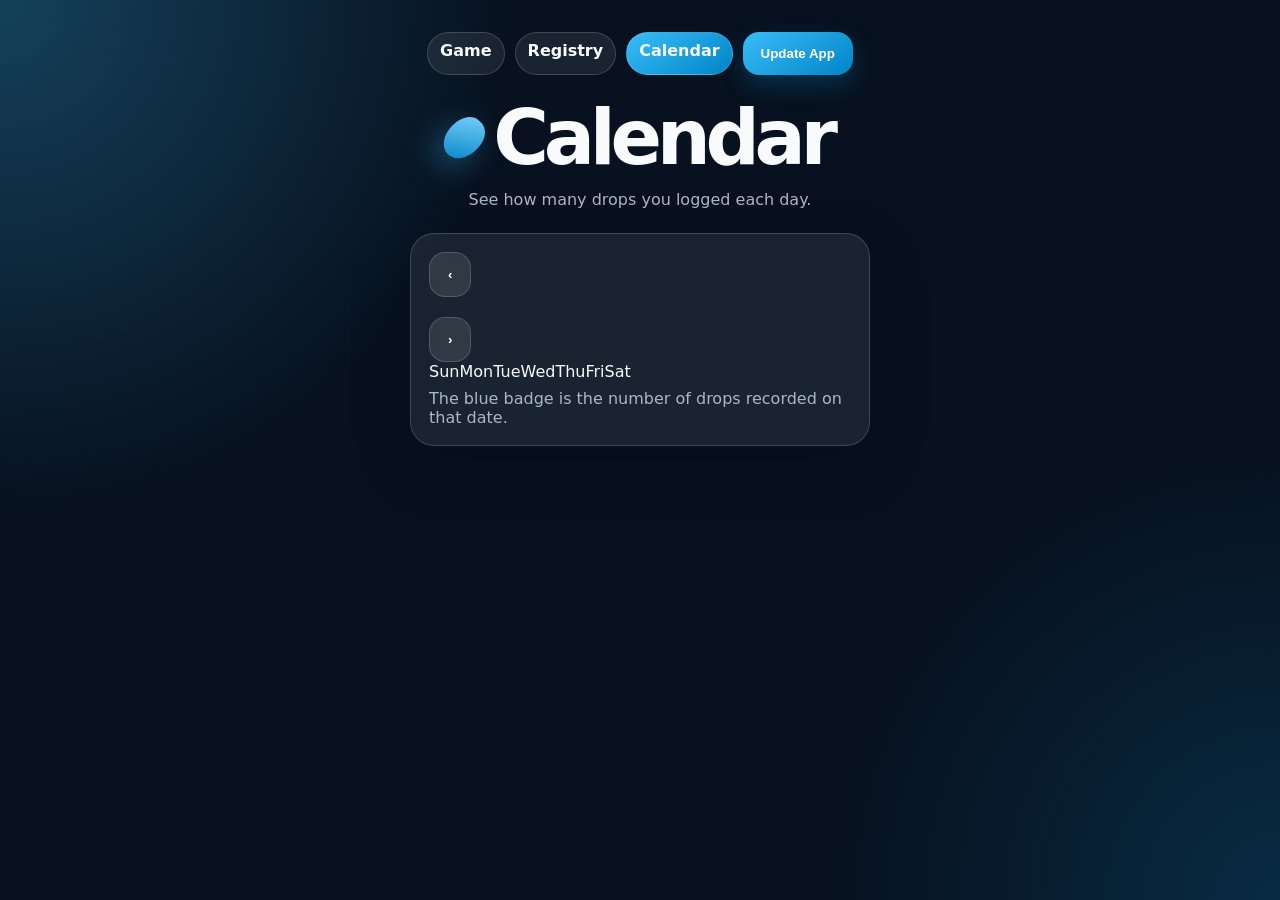
==== calendar.html @ 578ccfc6 "Add drop calendar view" ====
<!doctype html>
<html lang="en">
<head>
  <meta charset="UTF-8" />
  <meta name="viewport" content="width=device-width, initial-scale=1.0" />
  <meta name="theme-color" content="#0f172a" />
  <title>Drop Calendar</title>
  <link rel="manifest" href="manifest.json" />
  <link rel="apple-touch-icon" href="icons/icon-192.svg" />
  <link rel="stylesheet" href="styles.css" />
</head>
<body>
  <main class="app-shell">
    <nav class="top-menu" aria-label="Main menu">
      <a href="index.html">Game</a>
      <a href="registry.html">Registry</a>
      <a href="calendar.html" aria-current="page">Calendar</a>
      <button id="updateAppBtn" class="nav-update" type="button">Update App</button>
    </nav>
    <div id="updateStatus" class="update-status" role="status" aria-live="polite"></div>

    <section class="hero">
      <div class="brand-row">
        <div class="logo-drop"></div>
        <h1>Calendar</h1>
      </div>
      <p>See how many drops you logged each day.</p>
    </section>

    <section class="setup-card calendar-card">
      <div class="calendar-header">
        <button id="prevMonthBtn" class="secondary calendar-nav" type="button" aria-label="Previous month">‹</button>
        <h2 id="calendarMonth"></h2>
        <button id="nextMonthBtn" class="secondary calendar-nav" type="button" aria-label="Next month">›</button>
      </div>
      <div class="calendar-weekdays" aria-hidden="true">
        <span>Sun</span><span>Mon</span><span>Tue</span><span>Wed</span><span>Thu</span><span>Fri</span><span>Sat</span>
      </div>
      <div id="calendarGrid" class="calendar-grid"></div>
      <p class="hint calendar-hint">The blue badge is the number of drops recorded on that date.</p>
    </section>
  </main>

  <script src="calendar.js"></script>
  <script src="update.js"></script>
</body>
</html>
---- styles.css ----
:root {
  --bg: #07111f;
  --card: rgba(255,255,255,0.08);
  --card-border: rgba(255,255,255,0.16);
  --text: #f8fafc;
  --muted: #a9b7c8;
  --accent: #38bdf8;
  --accent-dark: #0284c7;
  --danger: #fb7185;
}

* { box-sizing: border-box; }

body {
  margin: 0;
  min-height: 100vh;
  font-family: Inter, ui-sans-serif, system-ui, -apple-system, BlinkMacSystemFont, "Segoe UI", sans-serif;
  color: var(--text);
  background:
    radial-gradient(circle at top left, rgba(56,189,248,0.28), transparent 32rem),
    radial-gradient(circle at bottom right, rgba(14,165,233,0.18), transparent 28rem),
    var(--bg);
}

.app-shell {
  width: min(940px, calc(100% - 32px));
  margin: 0 auto;
  padding: 32px 0 48px;
}

.hero {
  text-align: center;
  margin-bottom: 24px;
}

.brand-row {
  display: inline-flex;
  gap: 12px;
  align-items: center;
}

.logo-drop {
  width: 34px;
  height: 46px;
  border-radius: 50% 50% 55% 55%;
  background: linear-gradient(145deg, #7dd3fc, #0284c7);
  transform: rotate(45deg);
  box-shadow: 0 12px 30px rgba(56,189,248,0.35);
}

h1 {
  margin: 0;
  font-size: clamp(42px, 8vw, 76px);
  letter-spacing: -0.07em;
}

.hero p, .hint {
  margin: 8px 0 0;
  color: var(--muted);
}

.setup-card, .counter-card {
  margin: 0 auto 24px;
  padding: 18px;
  border: 1px solid var(--card-border);
  border-radius: 24px;
  background: var(--card);
  backdrop-filter: blur(14px);
  box-shadow: 0 20px 60px rgba(0,0,0,0.22);
}

.setup-card { max-width: 460px; }
.counter-card { max-width: 560px; text-align: center; }
.hidden { display: none; }

label {
  display: block;
  margin-bottom: 10px;
  font-weight: 800;
}

.input-row {
  display: grid;
  grid-template-columns: 1fr auto;
  gap: 10px;
}

input {
  width: 100%;
  padding: 14px 16px;
  border: 1px solid var(--card-border);
  border-radius: 16px;
  color: var(--text);
  background: rgba(255,255,255,0.1);
  font-size: 20px;
  outline: none;
}

button {
  border: 0;
  border-radius: 16px;
  padding: 14px 18px;
  color: white;
  background: linear-gradient(145deg, var(--accent), var(--accent-dark));
  font-weight: 900;
  cursor: pointer;
  touch-action: manipulation;
  box-shadow: 0 10px 24px rgba(2,132,199,0.28);
}

button:active { transform: translateY(1px) scale(0.99); }

.secondary {
  background: rgba(255,255,255,0.1);
  border: 1px solid var(--card-border);
  box-shadow: none;
}

.counter-label {
  color: var(--muted);
  font-weight: 800;
  text-transform: uppercase;
  letter-spacing: 0.12em;
  font-size: 12px;
}

.counter {
  font-size: clamp(56px, 16vw, 120px);
  font-weight: 950;
  letter-spacing: -0.08em;
  line-height: 1;
  margin: 8px 0 14px;
}

.progress-wrap {
  height: 12px;
  background: rgba(255,255,255,0.1);
  border-radius: 999px;
  overflow: hidden;
  margin: 0 auto 16px;
}

.progress-bar {
  height: 100%;
  width: 100%;
  background: linear-gradient(90deg, #38bdf8, #bae6fd);
  transition: width 240ms ease;
}

.actions {
  display: flex;
  justify-content: center;
  gap: 10px;
  flex-wrap: wrap;
}

.drop-board {
  display: grid;
  grid-template-columns: repeat(auto-fill, minmax(48px, 1fr));
  gap: 14px;
  align-items: center;
}

.drop {
  position: relative;
  width: 48px;
  height: 62px;
  justify-self: center;
  padding: 0;
  border-radius: 52% 52% 58% 58%;
  background: linear-gradient(145deg, #bae6fd 4%, #38bdf8 45%, #0369a1 100%);
  transform: rotate(45deg);
  box-shadow: 0 12px 24px rgba(56,189,248,0.28), inset -8px -8px 18px rgba(2,132,199,0.35);
  transition: opacity 220ms ease, transform 220ms ease, filter 220ms ease;
}

.drop .shine {
  position: absolute;
  top: 12px;
  left: 13px;
  width: 13px;
  height: 20px;
  border-radius: 50%;
  background: rgba(255,255,255,0.72);
  transform: rotate(-20deg);
}

.drop.removed {
  opacity: 0;
  transform: rotate(45deg) translateY(18px) scale(0.3);
  filter: blur(5px);
  pointer-events: none;
}

.complete .counter { color: #86efac; }
.complete .progress-bar { width: 0%; }

@media (max-width: 520px) {
  .app-shell { width: min(100% - 24px, 940px); padding-top: 22px; }
  .input-row { grid-template-columns: 1fr; }
  .drop-board { grid-template-columns: repeat(auto-fill, minmax(40px, 1fr)); gap: 12px; }
  .drop { width: 40px; height: 52px; }
}


.top-menu {
  display: flex;
  gap: 10px;
  justify-content: center;
  margin-bottom: 18px;
}

.top-menu a {
  color: var(--text);
  text-decoration: none;
  padding: 8px 12px;
  border: 1px solid var(--card-border);
  border-radius: 999px;
  background: rgba(255,255,255,0.08);
  font-weight: 700;
}

.top-menu a[aria-current="page"] {
  background: linear-gradient(145deg, var(--accent), var(--accent-dark));
}

.registry-card {
  max-width: 680px;
}

.registry-header-row {
  display: flex;
  justify-content: space-between;
  align-items: center;
  gap: 10px;
}

.registry-header-row h2 {
  margin: 0;
}

.registry-list {
  margin-top: 14px;
  display: grid;
  gap: 10px;
}

.registry-row {
  border: 1px solid var(--card-border);
  border-radius: 14px;
  padding: 12px;
  display: grid;
  grid-template-columns: 1fr auto auto;
  gap: 10px;
  align-items: end;
  background: rgba(255,255,255,0.05);
}

.registry-label {
  font-weight: 700;
}

.registry-date-wrap {
  display: grid;
  gap: 6px;
  color: var(--muted);
  font-size: 13px;
}

.registry-date-wrap input {
  min-width: 170px;
  font-size: 15px;
  padding: 8px 10px;
}

.registry-empty {
  margin-top: 12px;
  color: var(--muted);
}

.registry-remove {
  padding: 10px 12px;
}

@media (max-width: 640px) {
  .registry-row {
    grid-template-columns: 1fr;
    align-items: stretch;
  }
}
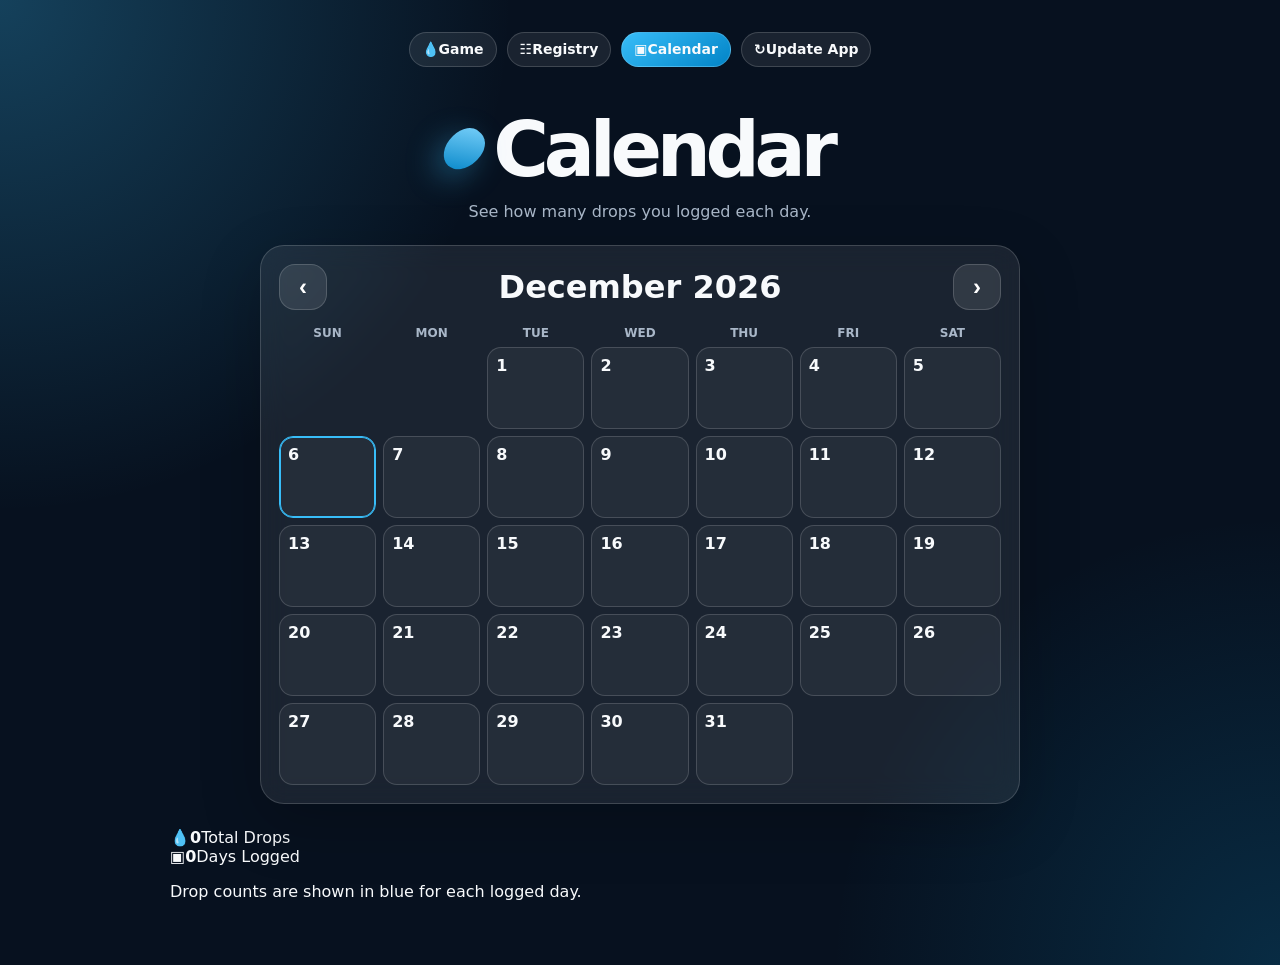
==== commit 010643e1: "Polish calendar layout" ====
--- a/calendar.html
+++ b/calendar.html
@@ -11,15 +11,15 @@
 </head>
 <body>
   <main class="app-shell">
-    <nav class="top-menu" aria-label="Main menu">
-      <a href="index.html">Game</a>
-      <a href="registry.html">Registry</a>
-      <a href="calendar.html" aria-current="page">Calendar</a>
-      <button id="updateAppBtn" class="nav-update" type="button">Update App</button>
+    <nav class="top-menu top-menu-icons" aria-label="Main menu">
+      <a href="index.html"><span class="nav-icon">💧</span><span>Game</span></a>
+      <a href="registry.html"><span class="nav-icon">☷</span><span>Registry</span></a>
+      <a href="calendar.html" aria-current="page"><span class="nav-icon">▣</span><span>Calendar</span></a>
+      <button id="updateAppBtn" class="nav-update" type="button"><span class="nav-icon">↻</span><span>Update App</span></button>
     </nav>
     <div id="updateStatus" class="update-status" role="status" aria-live="polite"></div>
 
-    <section class="hero">
+    <section class="hero calendar-hero">
       <div class="brand-row">
         <div class="logo-drop"></div>
         <h1>Calendar</h1>
@@ -37,8 +37,14 @@
         <span>Sun</span><span>Mon</span><span>Tue</span><span>Wed</span><span>Thu</span><span>Fri</span><span>Sat</span>
       </div>
       <div id="calendarGrid" class="calendar-grid"></div>
-      <p class="hint calendar-hint">The blue badge is the number of drops recorded on that date.</p>
     </section>
+
+    <section class="calendar-summary" aria-label="Calendar summary">
+      <div class="summary-stat"><span class="summary-icon">💧</span><strong id="totalDrops">0</strong><span>Total Drops</span></div>
+      <div class="summary-divider"></div>
+      <div class="summary-stat"><span class="summary-icon">▣</span><strong id="daysLogged">0</strong><span>Days Logged</span></div>
+    </section>
+    <p class="calendar-footer">Drop counts are shown in blue for each logged day.</p>
   </main>
 
   <script src="calendar.js"></script>
--- a/styles.css
+++ b/styles.css
@@ -8,283 +8,62 @@
   --accent-dark: #0284c7;
   --danger: #fb7185;
 }
-
 * { box-sizing: border-box; }
-
-body {
-  margin: 0;
-  min-height: 100vh;
-  font-family: Inter, ui-sans-serif, system-ui, -apple-system, BlinkMacSystemFont, "Segoe UI", sans-serif;
-  color: var(--text);
-  background:
-    radial-gradient(circle at top left, rgba(56,189,248,0.28), transparent 32rem),
-    radial-gradient(circle at bottom right, rgba(14,165,233,0.18), transparent 28rem),
-    var(--bg);
-}
-
-.app-shell {
-  width: min(940px, calc(100% - 32px));
-  margin: 0 auto;
-  padding: 32px 0 48px;
-}
-
-.hero {
-  text-align: center;
-  margin-bottom: 24px;
-}
-
-.brand-row {
-  display: inline-flex;
-  gap: 12px;
-  align-items: center;
-}
-
-.logo-drop {
-  width: 34px;
-  height: 46px;
-  border-radius: 50% 50% 55% 55%;
-  background: linear-gradient(145deg, #7dd3fc, #0284c7);
-  transform: rotate(45deg);
-  box-shadow: 0 12px 30px rgba(56,189,248,0.35);
-}
-
-h1 {
-  margin: 0;
-  font-size: clamp(42px, 8vw, 76px);
-  letter-spacing: -0.07em;
-}
-
-.hero p, .hint {
-  margin: 8px 0 0;
-  color: var(--muted);
-}
-
-.setup-card, .counter-card {
-  margin: 0 auto 24px;
-  padding: 18px;
-  border: 1px solid var(--card-border);
-  border-radius: 24px;
-  background: var(--card);
-  backdrop-filter: blur(14px);
-  box-shadow: 0 20px 60px rgba(0,0,0,0.22);
-}
-
-.setup-card { max-width: 460px; }
-.counter-card { max-width: 560px; text-align: center; }
-.hidden { display: none; }
-
-label {
-  display: block;
-  margin-bottom: 10px;
-  font-weight: 800;
-}
-
-.input-row {
-  display: grid;
-  grid-template-columns: 1fr auto;
-  gap: 10px;
-}
-
-input {
-  width: 100%;
-  padding: 14px 16px;
-  border: 1px solid var(--card-border);
-  border-radius: 16px;
-  color: var(--text);
-  background: rgba(255,255,255,0.1);
-  font-size: 20px;
-  outline: none;
-}
-
-button {
-  border: 0;
-  border-radius: 16px;
-  padding: 14px 18px;
-  color: white;
-  background: linear-gradient(145deg, var(--accent), var(--accent-dark));
-  font-weight: 900;
-  cursor: pointer;
-  touch-action: manipulation;
-  box-shadow: 0 10px 24px rgba(2,132,199,0.28);
-}
-
-button:active { transform: translateY(1px) scale(0.99); }
-
-.secondary {
-  background: rgba(255,255,255,0.1);
-  border: 1px solid var(--card-border);
-  box-shadow: none;
-}
-
-.counter-label {
-  color: var(--muted);
-  font-weight: 800;
-  text-transform: uppercase;
-  letter-spacing: 0.12em;
-  font-size: 12px;
-}
-
-.counter {
-  font-size: clamp(56px, 16vw, 120px);
-  font-weight: 950;
-  letter-spacing: -0.08em;
-  line-height: 1;
-  margin: 8px 0 14px;
-}
-
-.progress-wrap {
-  height: 12px;
-  background: rgba(255,255,255,0.1);
-  border-radius: 999px;
-  overflow: hidden;
-  margin: 0 auto 16px;
-}
-
-.progress-bar {
-  height: 100%;
-  width: 100%;
-  background: linear-gradient(90deg, #38bdf8, #bae6fd);
-  transition: width 240ms ease;
-}
-
-.actions {
-  display: flex;
-  justify-content: center;
-  gap: 10px;
-  flex-wrap: wrap;
-}
-
-.drop-board {
-  display: grid;
-  grid-template-columns: repeat(auto-fill, minmax(48px, 1fr));
-  gap: 14px;
-  align-items: center;
-}
-
-.drop {
-  position: relative;
-  width: 48px;
-  height: 62px;
-  justify-self: center;
-  padding: 0;
-  border-radius: 52% 52% 58% 58%;
-  background: linear-gradient(145deg, #bae6fd 4%, #38bdf8 45%, #0369a1 100%);
-  transform: rotate(45deg);
-  box-shadow: 0 12px 24px rgba(56,189,248,0.28), inset -8px -8px 18px rgba(2,132,199,0.35);
-  transition: opacity 220ms ease, transform 220ms ease, filter 220ms ease;
-}
-
-.drop .shine {
-  position: absolute;
-  top: 12px;
-  left: 13px;
-  width: 13px;
-  height: 20px;
-  border-radius: 50%;
-  background: rgba(255,255,255,0.72);
-  transform: rotate(-20deg);
-}
-
-.drop.removed {
-  opacity: 0;
-  transform: rotate(45deg) translateY(18px) scale(0.3);
-  filter: blur(5px);
-  pointer-events: none;
-}
-
-.complete .counter { color: #86efac; }
-.complete .progress-bar { width: 0%; }
-
-@media (max-width: 520px) {
-  .app-shell { width: min(100% - 24px, 940px); padding-top: 22px; }
-  .input-row { grid-template-columns: 1fr; }
-  .drop-board { grid-template-columns: repeat(auto-fill, minmax(40px, 1fr)); gap: 12px; }
-  .drop { width: 40px; height: 52px; }
-}
-
-
-.top-menu {
-  display: flex;
-  gap: 10px;
-  justify-content: center;
-  margin-bottom: 18px;
-}
-
-.top-menu a {
-  color: var(--text);
-  text-decoration: none;
-  padding: 8px 12px;
-  border: 1px solid var(--card-border);
-  border-radius: 999px;
-  background: rgba(255,255,255,0.08);
-  font-weight: 700;
-}
-
-.top-menu a[aria-current="page"] {
-  background: linear-gradient(145deg, var(--accent), var(--accent-dark));
-}
-
-.registry-card {
-  max-width: 680px;
-}
-
-.registry-header-row {
-  display: flex;
-  justify-content: space-between;
-  align-items: center;
-  gap: 10px;
-}
-
-.registry-header-row h2 {
-  margin: 0;
-}
-
-.registry-list {
-  margin-top: 14px;
-  display: grid;
-  gap: 10px;
-}
-
-.registry-row {
-  border: 1px solid var(--card-border);
-  border-radius: 14px;
-  padding: 12px;
-  display: grid;
-  grid-template-columns: 1fr auto auto;
-  gap: 10px;
-  align-items: end;
-  background: rgba(255,255,255,0.05);
-}
-
-.registry-label {
-  font-weight: 700;
-}
-
-.registry-date-wrap {
-  display: grid;
-  gap: 6px;
-  color: var(--muted);
-  font-size: 13px;
-}
-
-.registry-date-wrap input {
-  min-width: 170px;
-  font-size: 15px;
-  padding: 8px 10px;
-}
-
-.registry-empty {
-  margin-top: 12px;
-  color: var(--muted);
-}
-
-.registry-remove {
-  padding: 10px 12px;
-}
-
-@media (max-width: 640px) {
-  .registry-row {
-    grid-template-columns: 1fr;
-    align-items: stretch;
-  }
-}
+body { margin:0; min-height:100vh; font-family:Inter,ui-sans-serif,system-ui,-apple-system,BlinkMacSystemFont,"Segoe UI",sans-serif; color:var(--text); background:radial-gradient(circle at top left,rgba(56,189,248,.28),transparent 32rem),radial-gradient(circle at bottom right,rgba(14,165,233,.18),transparent 28rem),var(--bg); }
+.app-shell { width:min(940px,calc(100% - 32px)); margin:0 auto; padding:32px 0 48px; }
+.hero { text-align:center; margin-bottom:24px; }
+.brand-row { display:inline-flex; gap:12px; align-items:center; }
+.logo-drop { width:34px; height:46px; border-radius:50% 50% 55% 55%; background:linear-gradient(145deg,#7dd3fc,#0284c7); transform:rotate(45deg); box-shadow:0 12px 30px rgba(56,189,248,.35); }
+h1 { margin:0; font-size:clamp(42px,8vw,76px); letter-spacing:-.07em; }
+.hero p,.hint { margin:8px 0 0; color:var(--muted); }
+.setup-card,.counter-card { margin:0 auto 24px; padding:18px; border:1px solid var(--card-border); border-radius:24px; background:var(--card); backdrop-filter:blur(14px); box-shadow:0 20px 60px rgba(0,0,0,.22); }
+.setup-card { max-width:460px; }
+.counter-card { max-width:560px; text-align:center; }
+.hidden { display:none; }
+label { display:block; margin-bottom:10px; font-weight:800; }
+.input-row { display:grid; grid-template-columns:1fr auto; gap:10px; }
+input { width:100%; padding:14px 16px; border:1px solid var(--card-border); border-radius:16px; color:var(--text); background:rgba(255,255,255,.1); font-size:20px; outline:none; }
+button { border:0; border-radius:16px; padding:14px 18px; color:white; background:linear-gradient(145deg,var(--accent),var(--accent-dark)); font-weight:900; cursor:pointer; touch-action:manipulation; box-shadow:0 10px 24px rgba(2,132,199,.28); }
+button:active { transform:translateY(1px) scale(.99); }
+button:disabled { opacity:.6; cursor:wait; }
+.secondary { background:rgba(255,255,255,.1); border:1px solid var(--card-border); box-shadow:none; }
+.counter-label { color:var(--muted); font-weight:800; text-transform:uppercase; letter-spacing:.12em; font-size:12px; }
+.counter { font-size:clamp(56px,16vw,120px); font-weight:950; letter-spacing:-.08em; line-height:1; margin:8px 0 14px; }
+.progress-wrap { height:12px; background:rgba(255,255,255,.1); border-radius:999px; overflow:hidden; margin:0 auto 16px; }
+.progress-bar { height:100%; width:100%; background:linear-gradient(90deg,#38bdf8,#bae6fd); transition:width 240ms ease; }
+.actions { display:flex; justify-content:center; gap:10px; flex-wrap:wrap; }
+.drop-board { display:grid; grid-template-columns:repeat(auto-fill,minmax(48px,1fr)); gap:14px; align-items:center; }
+.drop { position:relative; width:48px; height:62px; justify-self:center; padding:0; border-radius:52% 52% 58% 58%; background:linear-gradient(145deg,#bae6fd 4%,#38bdf8 45%,#0369a1 100%); transform:rotate(45deg); box-shadow:0 12px 24px rgba(56,189,248,.28),inset -8px -8px 18px rgba(2,132,199,.35); transition:opacity 220ms ease,transform 220ms ease,filter 220ms ease; }
+.drop .shine { position:absolute; top:12px; left:13px; width:13px; height:20px; border-radius:50%; background:rgba(255,255,255,.72); transform:rotate(-20deg); }
+.drop.removed { opacity:0; transform:rotate(45deg) translateY(18px) scale(.3); filter:blur(5px); pointer-events:none; }
+.complete .counter { color:#86efac; }
+.complete .progress-bar { width:0%; }
+.top-menu { display:flex; gap:10px; justify-content:center; align-items:center; flex-wrap:wrap; margin-bottom:10px; }
+.top-menu a,.nav-update { color:var(--text); text-decoration:none; padding:8px 12px; border:1px solid var(--card-border); border-radius:999px; background:rgba(255,255,255,.08); font-weight:700; font-size:14px; line-height:1.2; box-shadow:none; }
+.top-menu a[aria-current="page"] { background:linear-gradient(145deg,var(--accent),var(--accent-dark)); }
+.nav-update { font-family:inherit; }
+.update-status { min-height:20px; margin:0 0 8px; text-align:center; color:var(--muted); font-size:13px; }
+.registry-card { max-width:680px; }
+.registry-header-row { display:flex; justify-content:space-between; align-items:center; gap:10px; }
+.registry-header-row h2 { margin:0; }
+.registry-list { margin-top:14px; display:grid; gap:10px; }
+.registry-row { border:1px solid var(--card-border); border-radius:14px; padding:12px; display:grid; grid-template-columns:1fr auto auto; gap:10px; align-items:end; background:rgba(255,255,255,.05); }
+.registry-label { font-weight:700; }
+.registry-date-wrap { display:grid; gap:6px; color:var(--muted); font-size:13px; }
+.registry-date-wrap input { min-width:170px; font-size:15px; padding:8px 10px; }
+.registry-empty { margin-top:12px; color:var(--muted); }
+.registry-remove { padding:10px 12px; }
+.calendar-card { max-width:760px; }
+.calendar-header { display:grid; grid-template-columns:48px 1fr 48px; align-items:center; gap:10px; margin-bottom:16px; }
+.calendar-header h2 { margin:0; text-align:center; font-size:clamp(22px,5vw,32px); }
+.calendar-nav { padding:10px; font-size:24px; line-height:1; }
+.calendar-weekdays,.calendar-grid { display:grid; grid-template-columns:repeat(7,1fr); gap:7px; }
+.calendar-weekdays { margin-bottom:7px; color:var(--muted); font-size:12px; font-weight:800; text-align:center; text-transform:uppercase; }
+.calendar-day { min-height:82px; padding:8px; border:1px solid var(--card-border); border-radius:14px; background:rgba(255,255,255,.045); display:flex; flex-direction:column; align-items:flex-start; justify-content:space-between; gap:6px; }
+.calendar-day-empty { border-color:transparent; background:transparent; }
+.calendar-day-number { font-weight:800; }
+.calendar-today { border-color:var(--accent); box-shadow:inset 0 0 0 1px var(--accent); }
+.calendar-drop-count { min-width:28px; height:28px; padding:0 7px; border-radius:999px; display:inline-flex; align-items:center; justify-content:center; align-self:center; color:white; background:linear-gradient(145deg,var(--accent),var(--accent-dark)); font-weight:900; font-size:13px; box-shadow:0 6px 16px rgba(2,132,199,.3); }
+.calendar-hint { text-align:center; margin-top:14px; }
+@media (max-width:640px) { .registry-row { grid-template-columns:1fr; align-items:stretch; } .calendar-day { min-height:64px; padding:6px; border-radius:10px; } .calendar-weekdays,.calendar-grid { gap:4px; } .calendar-weekdays { font-size:10px; } .calendar-drop-count { min-width:24px; height:24px; font-size:12px; } }
+@media (max-width:520px) { .app-shell { width:min(100% - 24px,940px); padding-top:22px; } .input-row { grid-template-columns:1fr; } .drop-board { grid-template-columns:repeat(auto-fill,minmax(40px,1fr)); gap:12px; } .drop { width:40px; height:52px; } }
